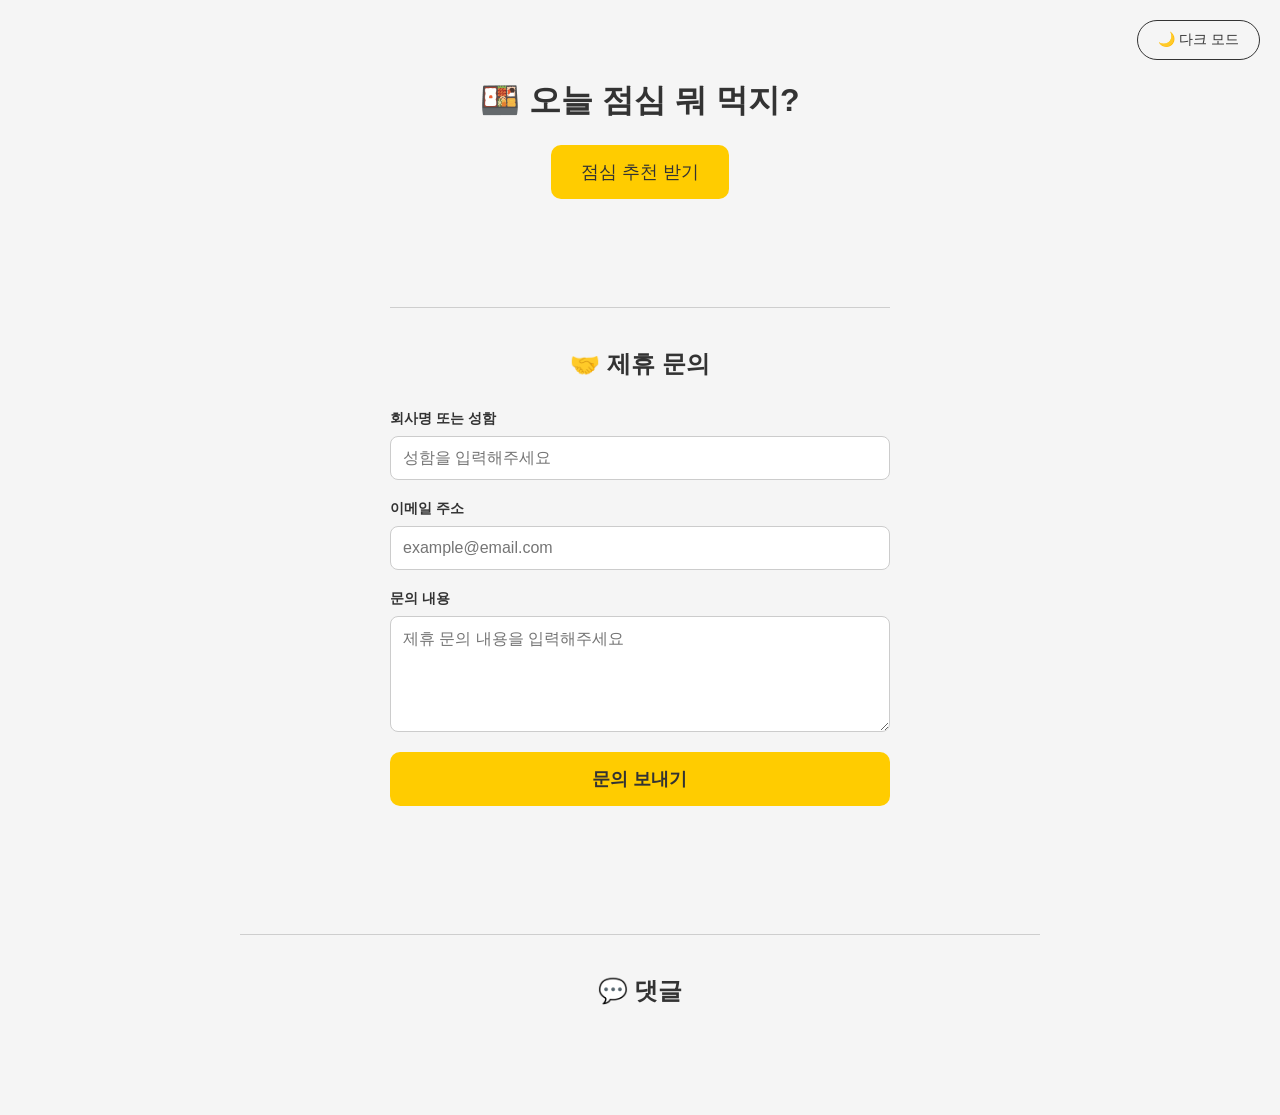
==== index.html @ 1e0fc58f "Integrate Disqus comment section with styling" ====
<!DOCTYPE html>
<html lang="ko">
<head>
  <meta charset="UTF-8">
  <meta name="viewport" content="width=device-width, initial-scale=1.0">
  <title>점심 메뉴 추천</title>
  <link rel="stylesheet" href="style.css">
</head>
<body>

  <div class="theme-toggle">
    <button id="theme-btn" onclick="toggleTheme()">🌙 다크 모드</button>
  </div>

  <h1>🍱 오늘 점심 뭐 먹지?</h1>
  <button class="recommend-btn" onclick="recommendMenu()">점심 추천 받기</button>

  <div id="result"></div>
  <div class="emoji" id="emoji"></div>

  <section class="contact-section">
    <hr>
    <h2>🤝 제휴 문의</h2>
    <form action="https://formspree.io/f/xpqkeklz" method="POST" class="contact-form">
      <div class="form-group">
        <label for="name">회사명 또는 성함</label>
        <input type="text" id="name" name="name" placeholder="성함을 입력해주세요" required>
      </div>
      <div class="form-group">
        <label for="email">이메일 주소</label>
        <input type="email" id="email" name="_replyto" placeholder="example@email.com" required>
      </div>
      <div class="form-group">
        <label for="message">문의 내용</label>
        <textarea id="message" name="message" rows="5" placeholder="제휴 문의 내용을 입력해주세요" required></textarea>
      </div>
      <button type="submit" class="submit-btn">문의 보내기</button>
    </form>
  </section>

  <section class="comment-section">
    <hr>
    <h2>💬 댓글</h2>
    <div id="disqus_thread"></div>
    <script>
        /**
        *  RECOMMENDED CONFIGURATION VARIABLES: EDIT AND UNCOMMENT THE SECTION BELOW TO INSERT DYNAMIC VALUES FROM YOUR PLATFORM OR CMS.
        *  LEARN WHY DEFINING THESE VARIABLES IS IMPORTANT: https://disqus.com/admin/universalcode/#configuration-variables    */
        /*
        var disqus_config = function () {
        this.page.url = PAGE_URL;  // Replace PAGE_URL with your page's canonical URL variable
        this.page.identifier = PAGE_IDENTIFIER; // Replace PAGE_IDENTIFIER with your page's unique identifier variable
        };
        */
        (function() { // DON'T EDIT BELOW THIS LINE
        var d = document, s = d.createElement('script');
        s.src = 'https://what-to-eat-2.disqus.com/embed.js';
        s.setAttribute('data-timestamp', +new Date());
        (d.head || d.body).appendChild(s);
        })();
    </script>
    <noscript>Please enable JavaScript to view the <a href="https://disqus.com/?ref_noscript">comments powered by Disqus.</a></noscript>
  </section>

  <script src="main.js"></script>
</body>
</html>
---- style.css ----
:root {
  --bg-color: #f5f5f5;
  --text-color: #333;
  --btn-bg: #ffcc00;
  --btn-hover: #ffdb4d;
  --result-color: #222;
}

[data-theme="dark"] {
  --bg-color: #1a1a1a;
  --text-color: #f5f5f5;
  --btn-bg: #444;
  --btn-hover: #555;
  --result-color: #eee;
}

body {
  font-family: Arial, sans-serif;
  text-align: center;
  background-color: var(--bg-color);
  color: var(--text-color);
  padding: 50px;
  transition: background-color 0.3s, color 0.3s;
}

h1 {
  color: var(--text-color);
}

.theme-toggle {
  position: absolute;
  top: 20px;
  right: 20px;
}

#theme-btn {
  padding: 10px 20px;
  font-size: 14px;
  border-radius: 20px;
  border: 1px solid var(--text-color);
  background-color: transparent;
  color: var(--text-color);
  cursor: pointer;
}

.recommend-btn {
  padding: 15px 30px;
  font-size: 18px;
  border: none;
  border-radius: 10px;
  background-color: var(--btn-bg);
  color: var(--text-color);
  cursor: pointer;
  transition: background-color 0.3s;
}

.recommend-btn:hover {
  background-color: var(--btn-hover);
}

#result {
  margin-top: 40px;
  font-size: 24px;
  color: var(--result-color);
}

.emoji {
  font-size: 60px;
  margin-top: 20px;
}

/* 제휴 문의 폼 스타일 */
.contact-section {
  max-width: 500px;
  margin: 80px auto 0;
  padding: 20px;
  text-align: left;
}

.contact-section hr {
  border: none;
  border-top: 1px solid var(--text-color);
  opacity: 0.2;
  margin-bottom: 40px;
}

.contact-section h2 {
  text-align: center;
  margin-bottom: 30px;
}

.contact-form {
  display: flex;
  flex-direction: column;
  gap: 20px;
}

.form-group {
  display: flex;
  flex-direction: column;
  gap: 8px;
}

.form-group label {
  font-size: 14px;
  font-weight: bold;
  color: var(--text-color);
}

.form-group input,
.form-group textarea {
  padding: 12px;
  border-radius: 8px;
  border: 1px solid #ccc;
  background-color: #fff;
  color: #333;
  font-size: 16px;
  font-family: inherit;
}

[data-theme="dark"] .form-group input,
[data-theme="dark"] .form-group textarea {
  background-color: #333;
  border-color: #555;
  color: #fff;
}

.submit-btn {
  padding: 15px;
  font-size: 18px;
  font-weight: bold;
  border: none;
  border-radius: 10px;
  background-color: var(--btn-bg);
  color: var(--text-color);
  cursor: pointer;
  transition: background-color 0.3s, transform 0.1s;
}

.submit-btn:hover {
  background-color: var(--btn-hover);
}

.submit-btn:active {
  transform: scale(0.98);
}

/* 댓글 섹션 스타일 */
.comment-section {
  max-width: 800px;
  margin: 80px auto 0;
  padding: 20px;
  text-align: left;
}

.comment-section hr {
  border: none;
  border-top: 1px solid var(--text-color);
  opacity: 0.2;
  margin-bottom: 40px;
}

.comment-section h2 {
  text-align: center;
  margin-bottom: 30px;
}
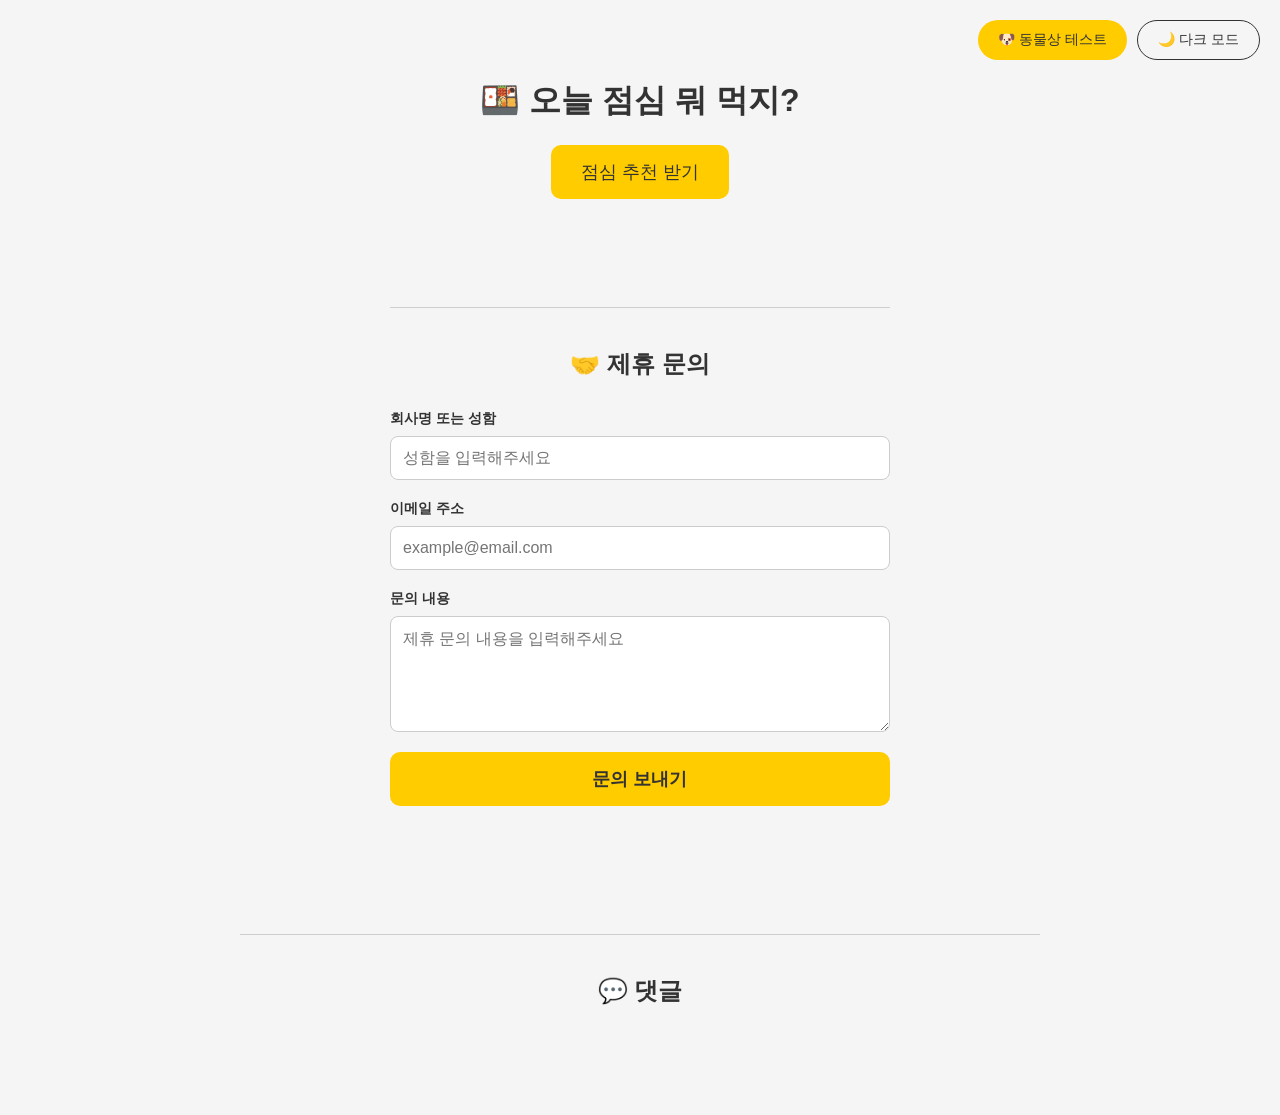
==== commit 4b8ca7d4: "Add Animal Face Test feature using Teachable Machine" ====
--- a/index.html
+++ b/index.html
@@ -5,10 +5,13 @@
   <meta name="viewport" content="width=device-width, initial-scale=1.0">
   <title>점심 메뉴 추천</title>
   <link rel="stylesheet" href="style.css">
+  <script src="https://cdn.jsdelivr.net/npm/@tensorflow/tfjs@1.3.1/dist/tf.min.js"></script>
+  <script src="https://cdn.jsdelivr.net/npm/@teachablemachine/image@0.8/dist/teachablemachine-image.min.js"></script>
 </head>
 <body>
 
-  <div class="theme-toggle">
+  <div class="top-nav">
+    <button id="animal-test-btn" onclick="openModal()">🐶 동물상 테스트</button>
     <button id="theme-btn" onclick="toggleTheme()">🌙 다크 모드</button>
   </div>
 
@@ -17,6 +20,28 @@
 
   <div id="result"></div>
   <div class="emoji" id="emoji"></div>
+
+  <!-- 동물상 테스트 모달 -->
+  <div id="animal-modal" class="modal">
+    <div class="modal-content">
+      <span class="close" onclick="closeModal()">&times;</span>
+      <h2>🐶 강아지 vs 고양이 동물상 테스트 🐱</h2>
+      <p>사진을 업로드하여 당신의 동물상을 확인해보세요!</p>
+      
+      <div class="upload-area" onclick="document.getElementById('image-upload').click()">
+        <p id="upload-text">📸 사진 업로드 (클릭)</p>
+        <img id="preview-image" src="" style="display:none; max-width: 100%; border-radius: 10px;">
+      </div>
+      <input type="file" id="image-upload" accept="image/*" style="display:none;" onchange="handleImageUpload(event)">
+      
+      <div id="loading" style="display:none; margin: 20px 0;">
+        <div class="loader"></div>
+        <p>AI가 분석 중입니다...</p>
+      </div>
+
+      <div id="prediction-result" style="margin-top: 20px;"></div>
+    </div>
+  </div>
 
   <section class="contact-section">
     <hr>
@@ -63,5 +88,6 @@
   </section>
 
   <script src="main.js"></script>
+  <script src="animal-test.js"></script>
 </body>
 </html>
--- a/style.css
+++ b/style.css
@@ -4,6 +4,8 @@
   --btn-bg: #ffcc00;
   --btn-hover: #ffdb4d;
   --result-color: #222;
+  --modal-bg: rgba(0,0,0,0.4);
+  --modal-content-bg: #fff;
 }
 
 [data-theme="dark"] {
@@ -12,6 +14,8 @@
   --btn-bg: #444;
   --btn-hover: #555;
   --result-color: #eee;
+  --modal-bg: rgba(0,0,0,0.7);
+  --modal-content-bg: #333;
 }
 
 body {
@@ -27,13 +31,15 @@
   color: var(--text-color);
 }
 
-.theme-toggle {
+.top-nav {
   position: absolute;
   top: 20px;
   right: 20px;
-}
-
-#theme-btn {
+  display: flex;
+  gap: 10px;
+}
+
+#theme-btn, #animal-test-btn {
   padding: 10px 20px;
   font-size: 14px;
   border-radius: 20px;
@@ -43,6 +49,11 @@
   cursor: pointer;
 }
 
+#animal-test-btn {
+  background-color: var(--btn-bg);
+  border: none;
+}
+
 .recommend-btn {
   padding: 15px 30px;
   font-size: 18px;
@@ -67,6 +78,102 @@
 .emoji {
   font-size: 60px;
   margin-top: 20px;
+}
+
+/* 모달 스타일 */
+.modal {
+  display: none;
+  position: fixed;
+  z-index: 1000;
+  left: 0;
+  top: 0;
+  width: 100%;
+  height: 100%;
+  background-color: var(--modal-bg);
+  overflow: auto;
+}
+
+.modal-content {
+  background-color: var(--modal-content-bg);
+  margin: 10% auto;
+  padding: 30px;
+  border-radius: 15px;
+  width: 90%;
+  max-width: 500px;
+  box-shadow: 0 4px 15px rgba(0,0,0,0.2);
+  position: relative;
+}
+
+.close {
+  color: #aaa;
+  position: absolute;
+  top: 10px;
+  right: 20px;
+  font-size: 28px;
+  font-weight: bold;
+  cursor: pointer;
+}
+
+.close:hover {
+  color: #777;
+}
+
+.upload-area {
+  border: 2px dashed #ccc;
+  border-radius: 15px;
+  padding: 40px;
+  margin: 20px 0;
+  cursor: pointer;
+  transition: border-color 0.3s;
+}
+
+.upload-area:hover {
+  border-color: var(--btn-bg);
+}
+
+/* 로딩 스피너 */
+.loader {
+  border: 4px solid #f3f3f3;
+  border-top: 4px solid var(--btn-bg);
+  border-radius: 50%;
+  width: 30px;
+  height: 30px;
+  animation: spin 2s linear infinite;
+  margin: 0 auto;
+}
+
+@keyframes spin {
+  0% { transform: rotate(0deg); }
+  100% { transform: rotate(360deg); }
+}
+
+/* 결과 바 스타일 */
+.bar-container {
+  margin: 10px 0;
+  text-align: left;
+}
+
+.bar-label {
+  font-weight: bold;
+  margin-bottom: 5px;
+  display: block;
+}
+
+.bar-outer {
+  background-color: #eee;
+  border-radius: 10px;
+  height: 20px;
+  width: 100%;
+}
+
+.bar-inner {
+  height: 100%;
+  border-radius: 10px;
+  transition: width 0.5s;
+}
+
+[data-theme="dark"] .bar-outer {
+  background-color: #444;
 }
 
 /* 제휴 문의 폼 스타일 */
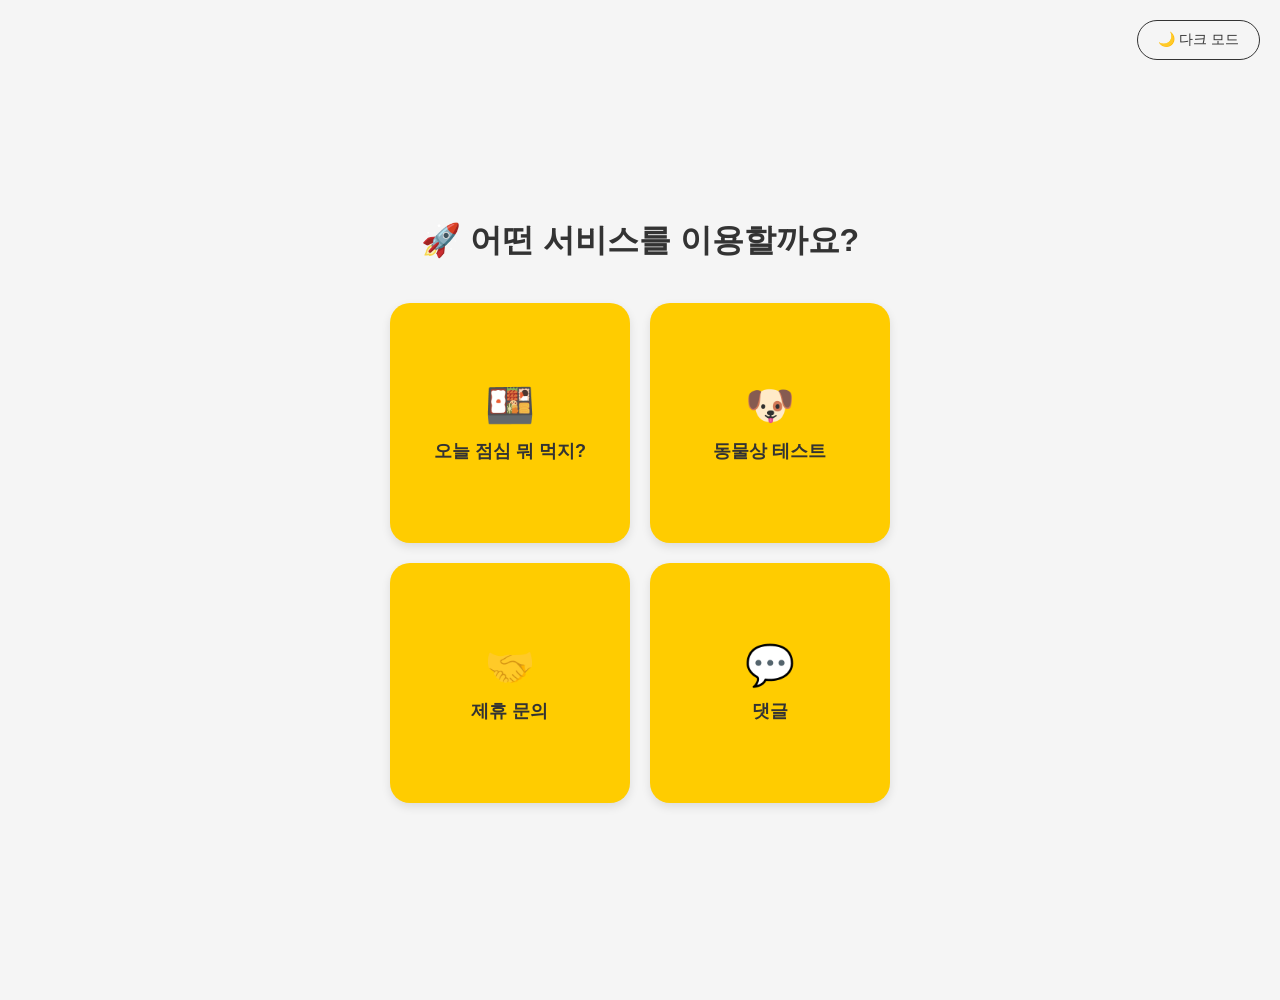
==== commit 4b0eef5f: "Refactor into separate pages with a main dashboard" ====
--- a/index.html
+++ b/index.html
@@ -3,91 +3,37 @@
 <head>
   <meta charset="UTF-8">
   <meta name="viewport" content="width=device-width, initial-scale=1.0">
-  <title>점심 메뉴 추천</title>
+  <title>종합 서비스 대시보드</title>
   <link rel="stylesheet" href="style.css">
-  <script src="https://cdn.jsdelivr.net/npm/@tensorflow/tfjs@1.3.1/dist/tf.min.js"></script>
-  <script src="https://cdn.jsdelivr.net/npm/@teachablemachine/image@0.8/dist/teachablemachine-image.min.js"></script>
 </head>
 <body>
-
   <div class="top-nav">
-    <button id="animal-test-btn" onclick="openModal()">🐶 동물상 테스트</button>
     <button id="theme-btn" onclick="toggleTheme()">🌙 다크 모드</button>
   </div>
 
-  <h1>🍱 오늘 점심 뭐 먹지?</h1>
-  <button class="recommend-btn" onclick="recommendMenu()">점심 추천 받기</button>
-
-  <div id="result"></div>
-  <div class="emoji" id="emoji"></div>
-
-  <!-- 동물상 테스트 모달 -->
-  <div id="animal-modal" class="modal">
-    <div class="modal-content">
-      <span class="close" onclick="closeModal()">&times;</span>
-      <h2>🐶 강아지 vs 고양이 동물상 테스트 🐱</h2>
-      <p>사진을 업로드하여 당신의 동물상을 확인해보세요!</p>
-      
-      <div class="upload-area" onclick="document.getElementById('image-upload').click()">
-        <p id="upload-text">📸 사진 업로드 (클릭)</p>
-        <img id="preview-image" src="" style="display:none; max-width: 100%; border-radius: 10px;">
-      </div>
-      <input type="file" id="image-upload" accept="image/*" style="display:none;" onchange="handleImageUpload(event)">
-      
-      <div id="loading" style="display:none; margin: 20px 0;">
-        <div class="loader"></div>
-        <p>AI가 분석 중입니다...</p>
-      </div>
-
-      <div id="prediction-result" style="margin-top: 20px;"></div>
+  <div class="container">
+    <h1>🚀 어떤 서비스를 이용할까요?</h1>
+    
+    <div class="dashboard">
+      <a href="lunch.html" class="nav-card" target="_blank">
+        <span class="icon">🍱</span>
+        <span>오늘 점심 뭐 먹지?</span>
+      </a>
+      <a href="animal.html" class="nav-card" target="_blank">
+        <span class="icon">🐶</span>
+        <span>동물상 테스트</span>
+      </a>
+      <a href="contact.html" class="nav-card" target="_blank">
+        <span class="icon">🤝</span>
+        <span>제휴 문의</span>
+      </a>
+      <a href="comments.html" class="nav-card" target="_blank">
+        <span class="icon">💬</span>
+        <span>댓글</span>
+      </a>
     </div>
   </div>
 
-  <section class="contact-section">
-    <hr>
-    <h2>🤝 제휴 문의</h2>
-    <form action="https://formspree.io/f/xpqkeklz" method="POST" class="contact-form">
-      <div class="form-group">
-        <label for="name">회사명 또는 성함</label>
-        <input type="text" id="name" name="name" placeholder="성함을 입력해주세요" required>
-      </div>
-      <div class="form-group">
-        <label for="email">이메일 주소</label>
-        <input type="email" id="email" name="_replyto" placeholder="example@email.com" required>
-      </div>
-      <div class="form-group">
-        <label for="message">문의 내용</label>
-        <textarea id="message" name="message" rows="5" placeholder="제휴 문의 내용을 입력해주세요" required></textarea>
-      </div>
-      <button type="submit" class="submit-btn">문의 보내기</button>
-    </form>
-  </section>
-
-  <section class="comment-section">
-    <hr>
-    <h2>💬 댓글</h2>
-    <div id="disqus_thread"></div>
-    <script>
-        /**
-        *  RECOMMENDED CONFIGURATION VARIABLES: EDIT AND UNCOMMENT THE SECTION BELOW TO INSERT DYNAMIC VALUES FROM YOUR PLATFORM OR CMS.
-        *  LEARN WHY DEFINING THESE VARIABLES IS IMPORTANT: https://disqus.com/admin/universalcode/#configuration-variables    */
-        /*
-        var disqus_config = function () {
-        this.page.url = PAGE_URL;  // Replace PAGE_URL with your page's canonical URL variable
-        this.page.identifier = PAGE_IDENTIFIER; // Replace PAGE_IDENTIFIER with your page's unique identifier variable
-        };
-        */
-        (function() { // DON'T EDIT BELOW THIS LINE
-        var d = document, s = d.createElement('script');
-        s.src = 'https://what-to-eat-2.disqus.com/embed.js';
-        s.setAttribute('data-timestamp', +new Date());
-        (d.head || d.body).appendChild(s);
-        })();
-    </script>
-    <noscript>Please enable JavaScript to view the <a href="https://disqus.com/?ref_noscript">comments powered by Disqus.</a></noscript>
-  </section>
-
-  <script src="main.js"></script>
-  <script src="animal-test.js"></script>
+  <script src="shared.js"></script>
 </body>
 </html>
--- a/style.css
+++ b/style.css
@@ -19,27 +19,108 @@
 }
 
 body {
-  font-family: Arial, sans-serif;
+  font-family: 'Segoe UI', Tahoma, Geneva, Verdana, sans-serif;
   text-align: center;
   background-color: var(--bg-color);
   color: var(--text-color);
   padding: 50px;
   transition: background-color 0.3s, color 0.3s;
+  min-height: 100vh;
+  display: flex;
+  flex-direction: column;
+  justify-content: center;
+  align-items: center;
+  margin: 0;
+}
+
+@media (max-width: 600px) {
+  body {
+    padding: 20px;
+  }
+}
+
+.container {
+  width: 100%;
+  max-width: 800px;
 }
 
 h1 {
   color: var(--text-color);
+  margin-bottom: 40px;
 }
 
 .top-nav {
-  position: absolute;
+  position: fixed;
   top: 20px;
   right: 20px;
   display: flex;
   gap: 10px;
-}
-
-#theme-btn, #animal-test-btn {
+  z-index: 1001;
+}
+
+.home-btn {
+  padding: 10px 20px;
+  font-size: 14px;
+  border-radius: 20px;
+  border: 1px solid var(--text-color);
+  background-color: var(--btn-bg);
+  color: var(--text-color);
+  text-decoration: none;
+  cursor: pointer;
+}
+
+/* 대시보드 그리드 */
+.dashboard {
+  display: grid;
+  grid-template-columns: repeat(2, 1fr);
+  gap: 20px;
+  width: 100%;
+  max-width: 500px;
+  margin: 0 auto;
+}
+
+@media (max-width: 400px) {
+  .dashboard {
+    grid-template-columns: 1fr;
+  }
+}
+
+.nav-card {
+  aspect-ratio: 1 / 1;
+  background-color: var(--btn-bg);
+  color: var(--text-color);
+  text-decoration: none;
+  display: flex;
+  flex-direction: column;
+  justify-content: center;
+  align-items: center;
+  border-radius: 20px;
+  font-size: 18px;
+  font-weight: bold;
+  transition: transform 0.2s, background-color 0.3s;
+  box-shadow: 0 4px 10px rgba(0,0,0,0.1);
+}
+
+.nav-card:hover {
+  transform: translateY(-5px);
+  background-color: var(--btn-hover);
+}
+
+.nav-card .icon {
+  font-size: 40px;
+  margin-bottom: 10px;
+}
+
+@media (max-width: 600px) {
+  .top-nav {
+    position: static;
+    margin-bottom: 20px;
+    justify-content: center;
+    flex-wrap: wrap;
+  }
+}
+
+#theme-btn {
   padding: 10px 20px;
   font-size: 14px;
   border-radius: 20px;
@@ -47,11 +128,6 @@
   background-color: transparent;
   color: var(--text-color);
   cursor: pointer;
-}
-
-#animal-test-btn {
-  background-color: var(--btn-bg);
-  border: none;
 }
 
 .recommend-btn {
@@ -73,14 +149,16 @@
   margin-top: 40px;
   font-size: 24px;
   color: var(--result-color);
+  transition: opacity 0.3s ease;
 }
 
 .emoji {
   font-size: 60px;
   margin-top: 20px;
-}
-
-/* 모달 스타일 */
+  transition: transform 0.3s cubic-bezier(0.175, 0.885, 0.32, 1.275);
+}
+
+/* 모달 스타일 (동물상 테스트 호환성 유지) */
 .modal {
   display: none;
   position: fixed;
@@ -138,7 +216,7 @@
   border-radius: 50%;
   width: 30px;
   height: 30px;
-  animation: spin 2s linear infinite;
+  animation: spin 1s linear infinite;
   margin: 0 auto;
 }
 
@@ -179,21 +257,9 @@
 /* 제휴 문의 폼 스타일 */
 .contact-section {
   max-width: 500px;
-  margin: 80px auto 0;
+  margin: 20px auto;
   padding: 20px;
   text-align: left;
-}
-
-.contact-section hr {
-  border: none;
-  border-top: 1px solid var(--text-color);
-  opacity: 0.2;
-  margin-bottom: 40px;
-}
-
-.contact-section h2 {
-  text-align: center;
-  margin-bottom: 30px;
 }
 
 .contact-form {
@@ -255,19 +321,7 @@
 /* 댓글 섹션 스타일 */
 .comment-section {
   max-width: 800px;
-  margin: 80px auto 0;
+  margin: 20px auto;
   padding: 20px;
   text-align: left;
 }
-
-.comment-section hr {
-  border: none;
-  border-top: 1px solid var(--text-color);
-  opacity: 0.2;
-  margin-bottom: 40px;
-}
-
-.comment-section h2 {
-  text-align: center;
-  margin-bottom: 30px;
-}
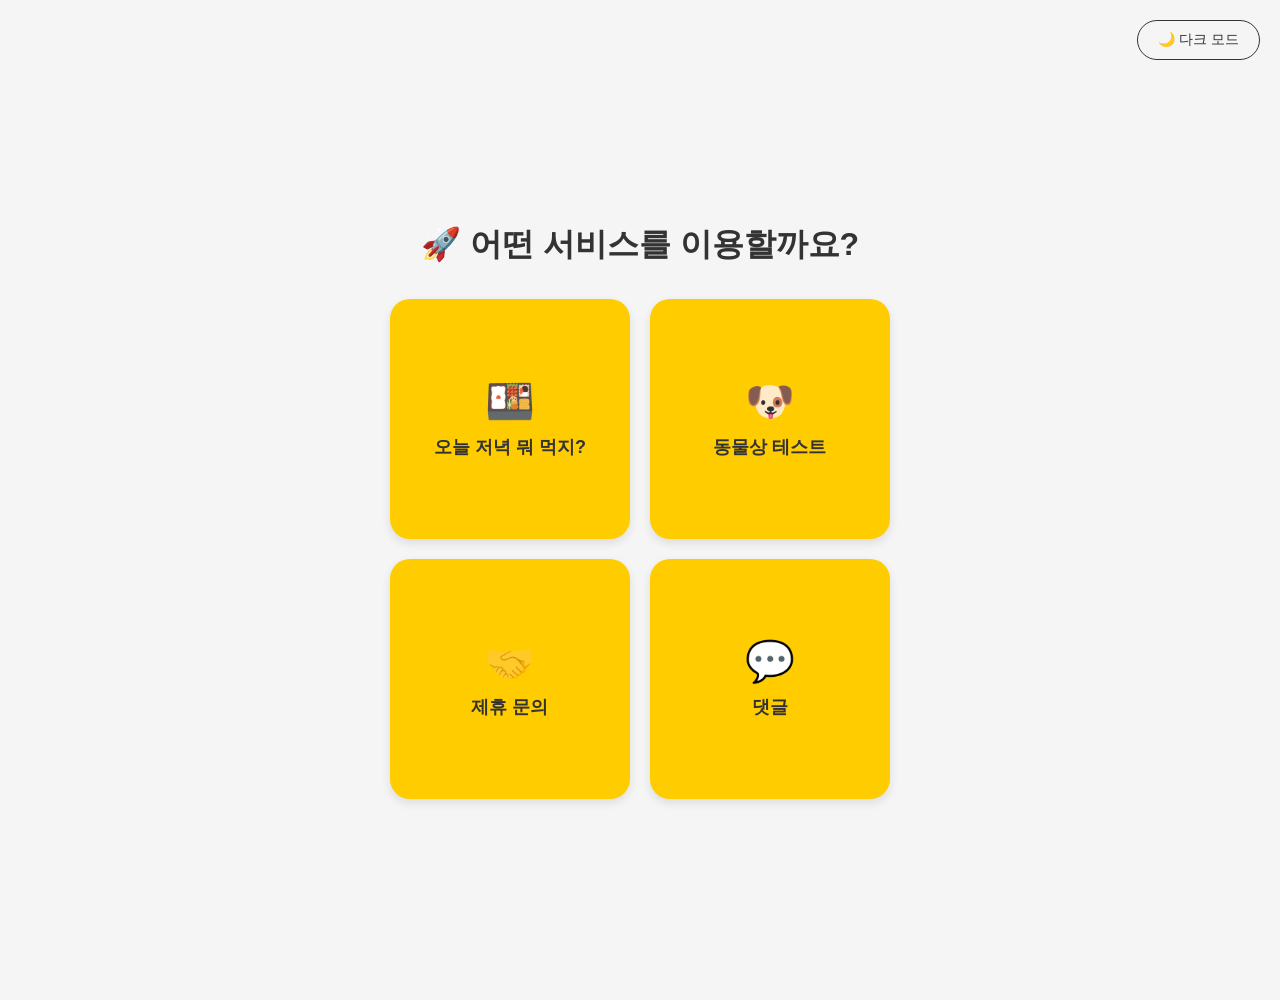
==== commit 2953c863: "수정 내용" ====
--- a/index.html
+++ b/index.html
@@ -11,29 +11,29 @@
     <button id="theme-btn" onclick="toggleTheme()">🌙 다크 모드</button>
   </div>
 
-  <div class="container">
+  <main class="container">
     <h1>🚀 어떤 서비스를 이용할까요?</h1>
-    
-    <div class="dashboard">
-      <a href="lunch.html" class="nav-card" target="_blank">
+
+    <section class="dashboard" aria-label="서비스 목록">
+      <a href="lunch.html" class="nav-card" target="_blank" rel="noopener noreferrer">
         <span class="icon">🍱</span>
-        <span>오늘 점심 뭐 먹지?</span>
+        <span>오늘 저녁 뭐 먹지?</span>
       </a>
-      <a href="animal.html" class="nav-card" target="_blank">
+      <a href="animal.html" class="nav-card" target="_blank" rel="noopener noreferrer">
         <span class="icon">🐶</span>
         <span>동물상 테스트</span>
       </a>
-      <a href="contact.html" class="nav-card" target="_blank">
+      <a href="contact.html" class="nav-card" target="_blank" rel="noopener noreferrer">
         <span class="icon">🤝</span>
         <span>제휴 문의</span>
       </a>
-      <a href="comments.html" class="nav-card" target="_blank">
+      <a href="comments.html" class="nav-card" target="_blank" rel="noopener noreferrer">
         <span class="icon">💬</span>
         <span>댓글</span>
       </a>
-    </div>
-  </div>
+    </section>
+  </main>
 
   <script src="shared.js"></script>
 </body>
-</html>
+</html>
--- a/style.css
+++ b/style.css
@@ -4,8 +4,6 @@
   --btn-bg: #ffcc00;
   --btn-hover: #ffdb4d;
   --result-color: #222;
-  --modal-bg: rgba(0,0,0,0.4);
-  --modal-content-bg: #fff;
 }
 
 [data-theme="dark"] {
@@ -14,8 +12,6 @@
   --btn-bg: #444;
   --btn-hover: #555;
   --result-color: #eee;
-  --modal-bg: rgba(0,0,0,0.7);
-  --modal-content-bg: #333;
 }
 
 body {
@@ -34,9 +30,7 @@
 }
 
 @media (max-width: 600px) {
-  body {
-    padding: 20px;
-  }
+  body { padding: 20px; }
 }
 
 .container {
@@ -44,10 +38,7 @@
   max-width: 800px;
 }
 
-h1 {
-  color: var(--text-color);
-  margin-bottom: 40px;
-}
+h1 { margin-bottom: 32px; }
 
 .top-nav {
   position: fixed;
@@ -55,34 +46,46 @@
   right: 20px;
   display: flex;
   gap: 10px;
-  z-index: 1001;
 }
 
-.home-btn {
+@media (max-width: 600px) {
+  .top-nav {
+    position: static;
+    margin-bottom: 20px;
+    justify-content: center;
+    flex-wrap: wrap;
+  }
+}
+
+.home-btn,
+#theme-btn {
   padding: 10px 20px;
   font-size: 14px;
   border-radius: 20px;
   border: 1px solid var(--text-color);
+  color: var(--text-color);
+}
+
+.home-btn {
   background-color: var(--btn-bg);
-  color: var(--text-color);
   text-decoration: none;
+}
+
+#theme-btn {
+  background-color: transparent;
   cursor: pointer;
 }
 
-/* 대시보드 그리드 */
 .dashboard {
   display: grid;
   grid-template-columns: repeat(2, 1fr);
   gap: 20px;
-  width: 100%;
   max-width: 500px;
   margin: 0 auto;
 }
 
 @media (max-width: 400px) {
-  .dashboard {
-    grid-template-columns: 1fr;
-  }
+  .dashboard { grid-template-columns: 1fr; }
 }
 
 .nav-card {
@@ -96,7 +99,7 @@
   align-items: center;
   border-radius: 20px;
   font-size: 18px;
-  font-weight: bold;
+  font-weight: 700;
   transition: transform 0.2s, background-color 0.3s;
   box-shadow: 0 4px 10px rgba(0,0,0,0.1);
 }
@@ -106,222 +109,66 @@
   background-color: var(--btn-hover);
 }
 
-.nav-card .icon {
+.icon {
   font-size: 40px;
   margin-bottom: 10px;
 }
 
-@media (max-width: 600px) {
-  .top-nav {
-    position: static;
-    margin-bottom: 20px;
-    justify-content: center;
-    flex-wrap: wrap;
-  }
-}
-
-#theme-btn {
-  padding: 10px 20px;
-  font-size: 14px;
-  border-radius: 20px;
-  border: 1px solid var(--text-color);
-  background-color: transparent;
-  color: var(--text-color);
-  cursor: pointer;
-}
-
 .recommend-btn {
-  padding: 15px 30px;
+  padding: 14px 26px;
   font-size: 18px;
   border: none;
   border-radius: 10px;
   background-color: var(--btn-bg);
   color: var(--text-color);
   cursor: pointer;
-  transition: background-color 0.3s;
 }
 
-.recommend-btn:hover {
-  background-color: var(--btn-hover);
-}
+.recommend-btn:hover { background-color: var(--btn-hover); }
+.recommend-btn:disabled { opacity: 0.6; cursor: not-allowed; }
+.secondary-btn { margin-top: 14px; font-size: 16px; }
 
 #result {
-  margin-top: 40px;
-  font-size: 24px;
+  min-height: 36px;
+  margin-top: 30px;
+  font-size: 26px;
   color: var(--result-color);
   transition: opacity 0.3s ease;
 }
 
 .emoji {
   font-size: 60px;
-  margin-top: 20px;
+  margin-top: 12px;
+  min-height: 72px;
   transition: transform 0.3s cubic-bezier(0.175, 0.885, 0.32, 1.275);
 }
 
-/* 모달 스타일 (동물상 테스트 호환성 유지) */
-.modal {
-  display: none;
-  position: fixed;
-  z-index: 1000;
-  left: 0;
-  top: 0;
-  width: 100%;
-  height: 100%;
-  background-color: var(--modal-bg);
-  overflow: auto;
+.nearby-result {
+  margin-top: 18px;
+  text-align: left;
+  max-width: 600px;
+  margin-left: auto;
+  margin-right: auto;
+  line-height: 1.6;
 }
 
-.modal-content {
-  background-color: var(--modal-content-bg);
-  margin: 10% auto;
-  padding: 30px;
-  border-radius: 15px;
-  width: 90%;
-  max-width: 500px;
-  box-shadow: 0 4px 15px rgba(0,0,0,0.2);
-  position: relative;
+.place-cards {
+  display: grid;
+  grid-template-columns: repeat(auto-fit, minmax(190px, 1fr));
+  gap: 10px;
+  margin: 12px 0;
 }
 
-.close {
-  color: #aaa;
-  position: absolute;
-  top: 10px;
-  right: 20px;
-  font-size: 28px;
-  font-weight: bold;
-  cursor: pointer;
+.place-card {
+  border: 1px solid rgba(127,127,127,0.3);
+  border-radius: 10px;
+  padding: 10px;
+  background: rgba(255,255,255,0.6);
 }
 
-.close:hover {
-  color: #777;
+[data-theme="dark"] .place-card {
+  background: rgba(20,20,20,0.5);
 }
 
-.upload-area {
-  border: 2px dashed #ccc;
-  border-radius: 15px;
-  padding: 40px;
-  margin: 20px 0;
-  cursor: pointer;
-  transition: border-color 0.3s;
-}
-
-.upload-area:hover {
-  border-color: var(--btn-bg);
-}
-
-/* 로딩 스피너 */
-.loader {
-  border: 4px solid #f3f3f3;
-  border-top: 4px solid var(--btn-bg);
-  border-radius: 50%;
-  width: 30px;
-  height: 30px;
-  animation: spin 1s linear infinite;
-  margin: 0 auto;
-}
-
-@keyframes spin {
-  0% { transform: rotate(0deg); }
-  100% { transform: rotate(360deg); }
-}
-
-/* 결과 바 스타일 */
-.bar-container {
-  margin: 10px 0;
-  text-align: left;
-}
-
-.bar-label {
-  font-weight: bold;
-  margin-bottom: 5px;
-  display: block;
-}
-
-.bar-outer {
-  background-color: #eee;
-  border-radius: 10px;
-  height: 20px;
-  width: 100%;
-}
-
-.bar-inner {
-  height: 100%;
-  border-radius: 10px;
-  transition: width 0.5s;
-}
-
-[data-theme="dark"] .bar-outer {
-  background-color: #444;
-}
-
-/* 제휴 문의 폼 스타일 */
-.contact-section {
-  max-width: 500px;
-  margin: 20px auto;
-  padding: 20px;
-  text-align: left;
-}
-
-.contact-form {
-  display: flex;
-  flex-direction: column;
-  gap: 20px;
-}
-
-.form-group {
-  display: flex;
-  flex-direction: column;
-  gap: 8px;
-}
-
-.form-group label {
-  font-size: 14px;
-  font-weight: bold;
-  color: var(--text-color);
-}
-
-.form-group input,
-.form-group textarea {
-  padding: 12px;
-  border-radius: 8px;
-  border: 1px solid #ccc;
-  background-color: #fff;
-  color: #333;
-  font-size: 16px;
-  font-family: inherit;
-}
-
-[data-theme="dark"] .form-group input,
-[data-theme="dark"] .form-group textarea {
-  background-color: #333;
-  border-color: #555;
-  color: #fff;
-}
-
-.submit-btn {
-  padding: 15px;
-  font-size: 18px;
-  font-weight: bold;
-  border: none;
-  border-radius: 10px;
-  background-color: var(--btn-bg);
-  color: var(--text-color);
-  cursor: pointer;
-  transition: background-color 0.3s, transform 0.1s;
-}
-
-.submit-btn:hover {
-  background-color: var(--btn-hover);
-}
-
-.submit-btn:active {
-  transform: scale(0.98);
-}
-
-/* 댓글 섹션 스타일 */
-.comment-section {
-  max-width: 800px;
-  margin: 20px auto;
-  padding: 20px;
-  text-align: left;
-}
+.place-card h4 { margin: 0 0 6px; }
+.place-card p { margin: 4px 0; }
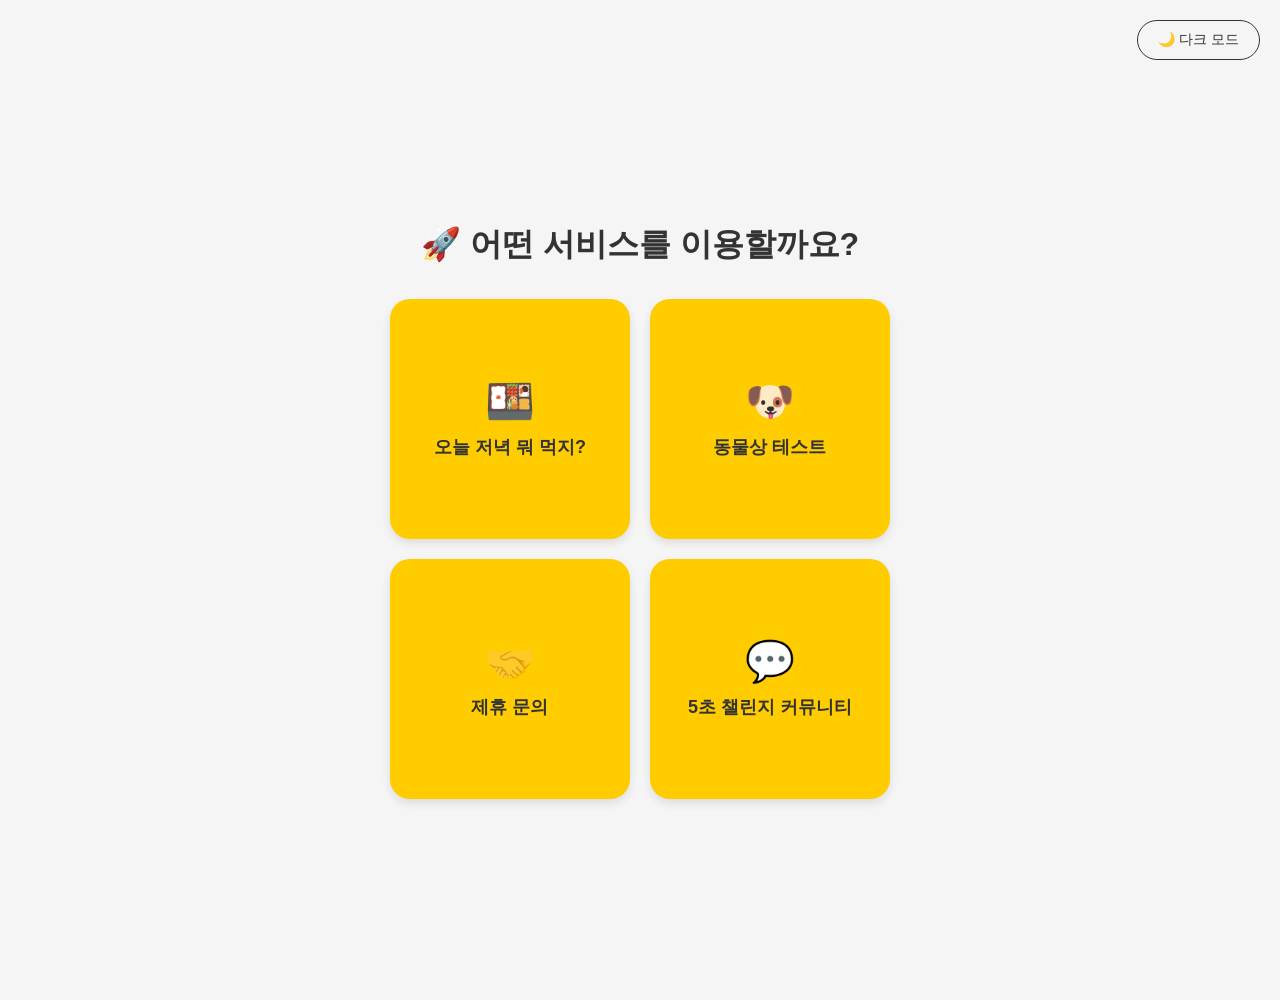
==== commit c7c13f93: "수정 내용" ====
--- a/index.html
+++ b/index.html
@@ -15,21 +15,21 @@
     <h1>🚀 어떤 서비스를 이용할까요?</h1>
 
     <section class="dashboard" aria-label="서비스 목록">
-      <a href="lunch.html" class="nav-card" target="_blank" rel="noopener noreferrer">
+      <a href="lunch.html" class="nav-card">
         <span class="icon">🍱</span>
         <span>오늘 저녁 뭐 먹지?</span>
       </a>
-      <a href="animal.html" class="nav-card" target="_blank" rel="noopener noreferrer">
+      <a href="animal.html" class="nav-card">
         <span class="icon">🐶</span>
         <span>동물상 테스트</span>
       </a>
-      <a href="contact.html" class="nav-card" target="_blank" rel="noopener noreferrer">
+      <a href="contact.html" class="nav-card">
         <span class="icon">🤝</span>
         <span>제휴 문의</span>
       </a>
-      <a href="comments.html" class="nav-card" target="_blank" rel="noopener noreferrer">
+      <a href="comments.html" class="nav-card">
         <span class="icon">💬</span>
-        <span>댓글</span>
+        <span>5초 챌린지 커뮤니티</span>
       </a>
     </section>
   </main>
--- a/style.css
+++ b/style.css
@@ -171,4 +171,98 @@
 }
 
 .place-card h4 { margin: 0 0 6px; }
-.place-card p { margin: 4px 0; }+.place-card p { margin: 4px 0; }
+
+.community-wrap {
+  width: min(900px, 95vw);
+  margin-top: 80px;
+}
+
+.community-header {
+  margin-bottom: 16px;
+}
+
+.challenge-banner {
+  background: var(--btn-bg);
+  color: var(--text-color);
+  padding: 12px 14px;
+  border-radius: 12px;
+  font-weight: 700;
+}
+
+.card {
+  background: rgba(255,255,255,0.75);
+  border: 1px solid rgba(127,127,127,0.25);
+  border-radius: 12px;
+  padding: 16px;
+  margin: 14px 0;
+  text-align: left;
+}
+
+[data-theme="dark"] .card {
+  background: rgba(25,25,25,0.6);
+}
+
+.hidden { display: none; }
+
+.stack-form {
+  display: grid;
+  gap: 10px;
+}
+
+.stack-form input,
+.stack-form textarea {
+  width: 100%;
+  padding: 10px;
+  border-radius: 8px;
+  border: 1px solid #b9b9b9;
+  box-sizing: border-box;
+}
+
+.row-btns {
+  display: flex;
+  gap: 8px;
+  flex-wrap: wrap;
+}
+
+.inline-message { min-height: 24px; }
+
+.community-meta {
+  display: flex;
+  justify-content: space-between;
+  align-items: center;
+  gap: 12px;
+}
+
+.feed-list {
+  display: grid;
+  gap: 12px;
+}
+
+.feed-card {
+  border: 1px solid rgba(127,127,127,0.3);
+  border-radius: 10px;
+  padding: 12px;
+}
+
+.feed-video {
+  width: 100%;
+  max-height: 360px;
+  border-radius: 10px;
+  background: #111;
+}
+
+.meta {
+  font-size: 12px;
+  opacity: 0.85;
+}
+
+.comment-box {
+  margin-top: 10px;
+  border-top: 1px dashed rgba(127,127,127,0.5);
+  padding-top: 8px;
+}
+
+.comment-item {
+  margin: 5px 0;
+}
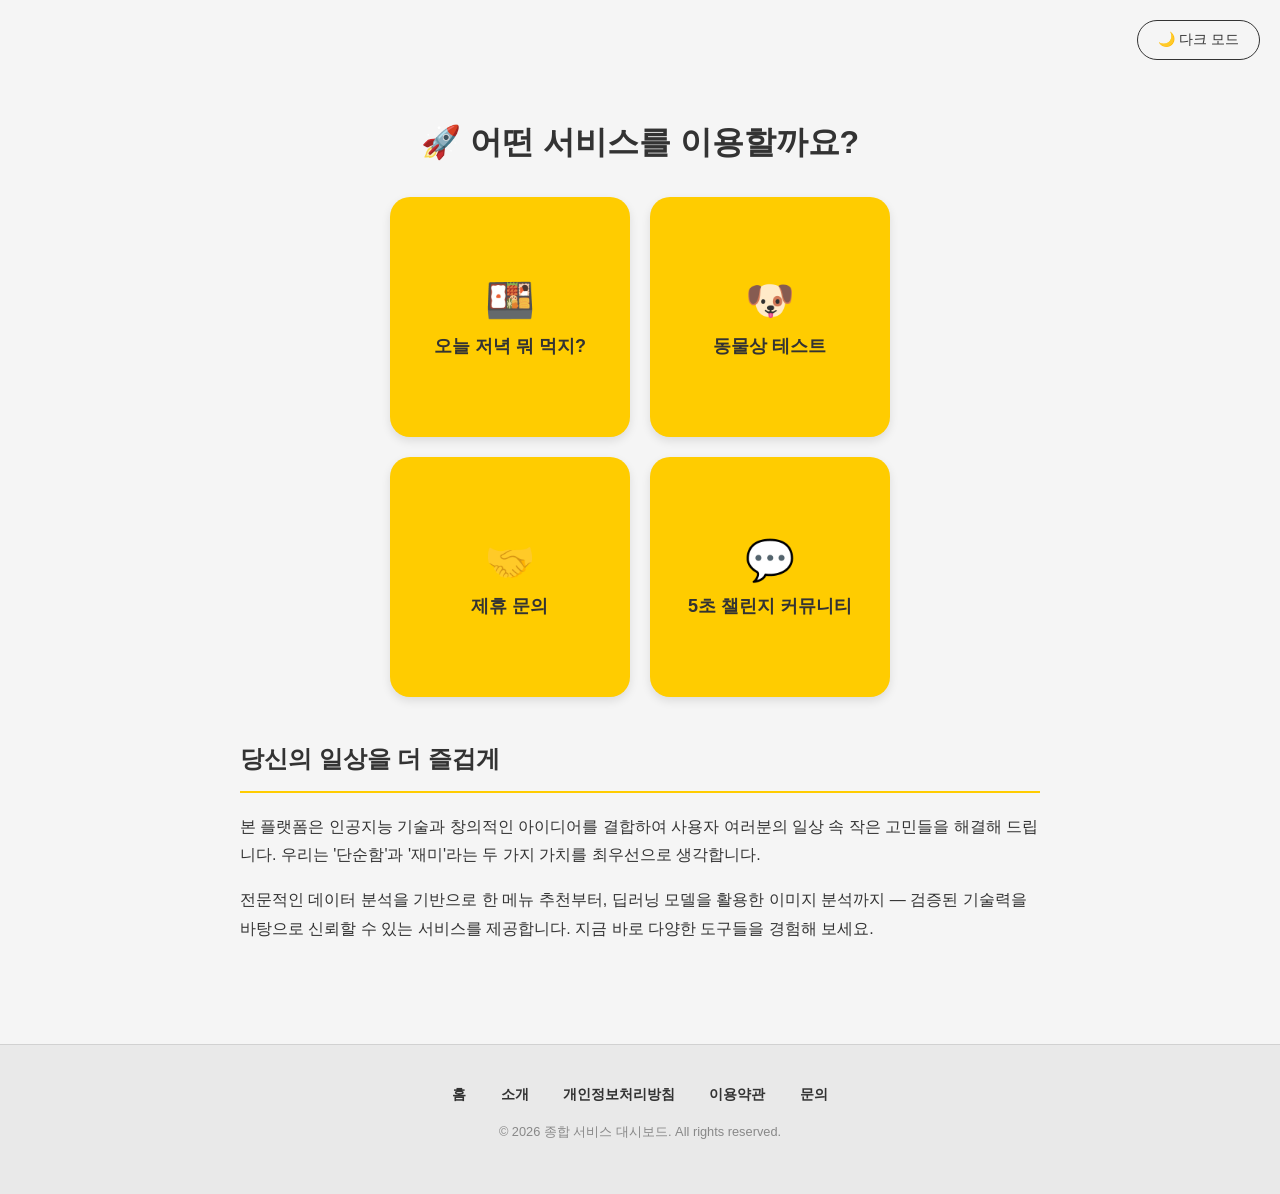
==== commit 5e662442: "feat: 애드센스 승인을 위한 고품질 사이트 최적화 작업 (필수 페이지 추가 및 콘텐츠 보강)" ====
--- a/index.html
+++ b/index.html
@@ -5,6 +5,8 @@
   <meta name="viewport" content="width=device-width, initial-scale=1.0">
   <title>종합 서비스 대시보드</title>
   <link rel="stylesheet" href="style.css">
+  <script async src="https://pagead2.googlesyndication.com/pagead/js/adsbygoogle.js?client=ca-pub-5872932427176122"
+     crossorigin="anonymous"></script>
 </head>
 <body>
   <div class="top-nav">
@@ -32,7 +34,24 @@
         <span>5초 챌린지 커뮤니티</span>
       </a>
     </section>
+
+    <section class="content-section">
+      <h2>당신의 일상을 더 즐겁게</h2>
+      <p>본 플랫폼은 인공지능 기술과 창의적인 아이디어를 결합하여 사용자 여러분의 일상 속 작은 고민들을 해결해 드립니다. 우리는 '단순함'과 '재미'라는 두 가지 가치를 최우선으로 생각합니다.</p>
+      <p>전문적인 데이터 분석을 기반으로 한 메뉴 추천부터, 딥러닝 모델을 활용한 이미지 분석까지 — 검증된 기술력을 바탕으로 신뢰할 수 있는 서비스를 제공합니다. 지금 바로 다양한 도구들을 경험해 보세요.</p>
+    </section>
   </main>
+
+  <footer class="site-footer">
+    <div class="footer-links">
+      <a href="index.html">홈</a>
+      <a href="about.html">소개</a>
+      <a href="privacy.html">개인정보처리방침</a>
+      <a href="terms.html">이용약관</a>
+      <a href="contact.html">문의</a>
+    </div>
+    <p>&copy; 2026 종합 서비스 대시보드. All rights reserved.</p>
+  </footer>
 
   <script src="shared.js"></script>
 </body>
--- a/style.css
+++ b/style.css
@@ -19,23 +19,78 @@
   text-align: center;
   background-color: var(--bg-color);
   color: var(--text-color);
-  padding: 50px;
+  padding: 0;
   transition: background-color 0.3s, color 0.3s;
   min-height: 100vh;
   display: flex;
   flex-direction: column;
-  justify-content: center;
-  align-items: center;
   margin: 0;
 }
 
 @media (max-width: 600px) {
-  body { padding: 20px; }
+  body { padding: 0; }
 }
 
 .container {
   width: 100%;
   max-width: 800px;
+  margin: 100px auto 60px;
+  flex: 1;
+  padding: 0 20px;
+}
+
+.content-section {
+  text-align: left;
+  max-width: 800px;
+  margin: 40px auto;
+  line-height: 1.8;
+  color: var(--text-color);
+}
+
+.content-section h2 {
+  margin-top: 30px;
+  border-bottom: 2px solid var(--btn-bg);
+  padding-bottom: 10px;
+}
+
+.content-section ul {
+  padding-left: 20px;
+}
+
+.site-footer {
+  margin-top: auto;
+  padding: 40px 20px;
+  background-color: rgba(0,0,0,0.05);
+  border-top: 1px solid rgba(0,0,0,0.1);
+  text-align: center;
+  width: 100%;
+  box-sizing: border-box;
+}
+
+.footer-links {
+  margin-bottom: 20px;
+}
+
+.footer-links a {
+  margin: 0 15px;
+  text-decoration: none;
+  color: var(--text-color);
+  font-weight: bold;
+  font-size: 0.9rem;
+}
+
+.footer-links a:hover {
+  color: #ffaa00;
+}
+
+.site-footer p {
+  font-size: 0.8rem;
+  color: #888;
+}
+
+[data-theme="dark"] .site-footer {
+  background-color: rgba(255,255,255,0.05);
+  border-top: 1px solid rgba(255,255,255,0.1);
 }
 
 h1 { margin-bottom: 32px; }
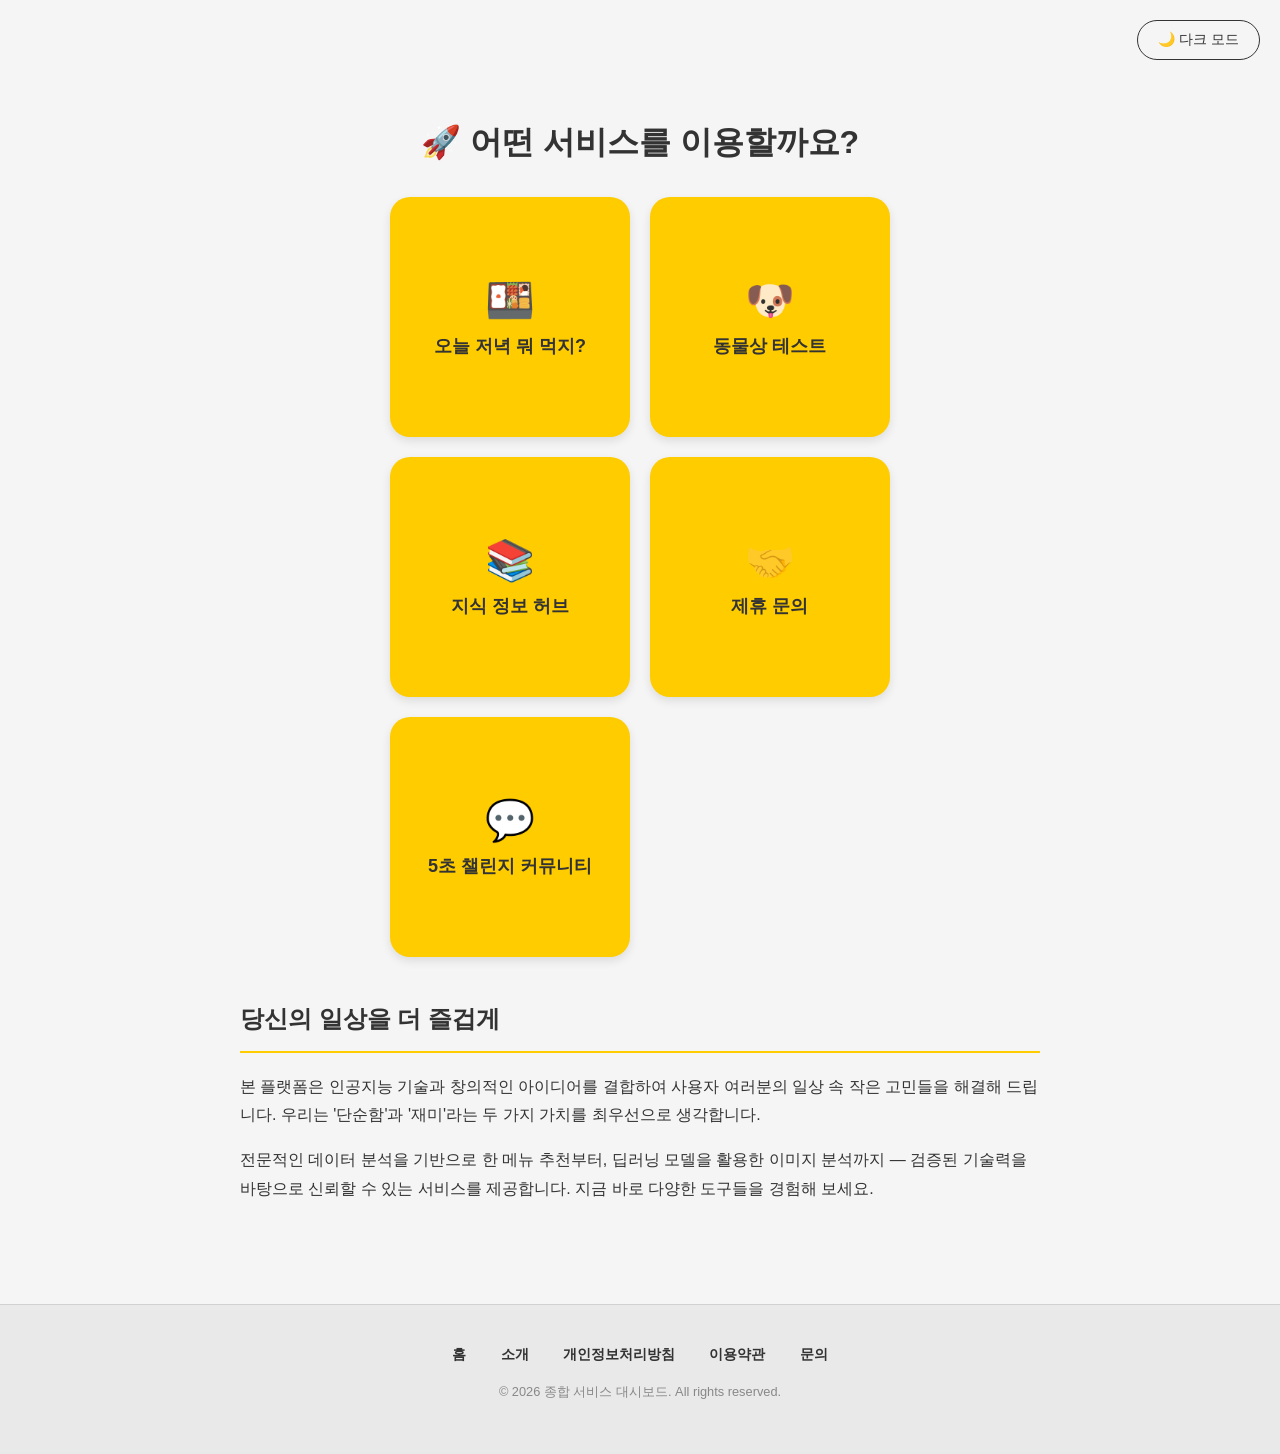
==== commit 400abaea: "feat: 지식 정보 허브 서비스 런칭 및 초기 고품질 콘텐츠 추가" ====
--- a/index.html
+++ b/index.html
@@ -24,6 +24,10 @@
       <a href="animal.html" class="nav-card">
         <span class="icon">🐶</span>
         <span>동물상 테스트</span>
+      </a>
+      <a href="info.html" class="nav-card">
+        <span class="icon">📚</span>
+        <span>지식 정보 허브</span>
       </a>
       <a href="contact.html" class="nav-card">
         <span class="icon">🤝</span>
--- a/style.css
+++ b/style.css
@@ -192,10 +192,21 @@
 }
 
 .emoji {
-  font-size: 60px;
-  margin-top: 12px;
-  min-height: 72px;
-  transition: transform 0.3s cubic-bezier(0.175, 0.885, 0.32, 1.275);
+  margin-top: 20px;
+  min-height: 200px;
+  display: flex;
+  justify-content: center;
+  align-items: center;
+  transition: all 0.3s cubic-bezier(0.175, 0.885, 0.32, 1.275);
+}
+
+.food-img {
+  width: 100%;
+  max-width: 320px;
+  height: 200px;
+  object-fit: cover;
+  border-radius: 12px;
+  box-shadow: 0 4px 12px rgba(0, 0, 0, 0.15);
 }
 
 .nearby-result {
